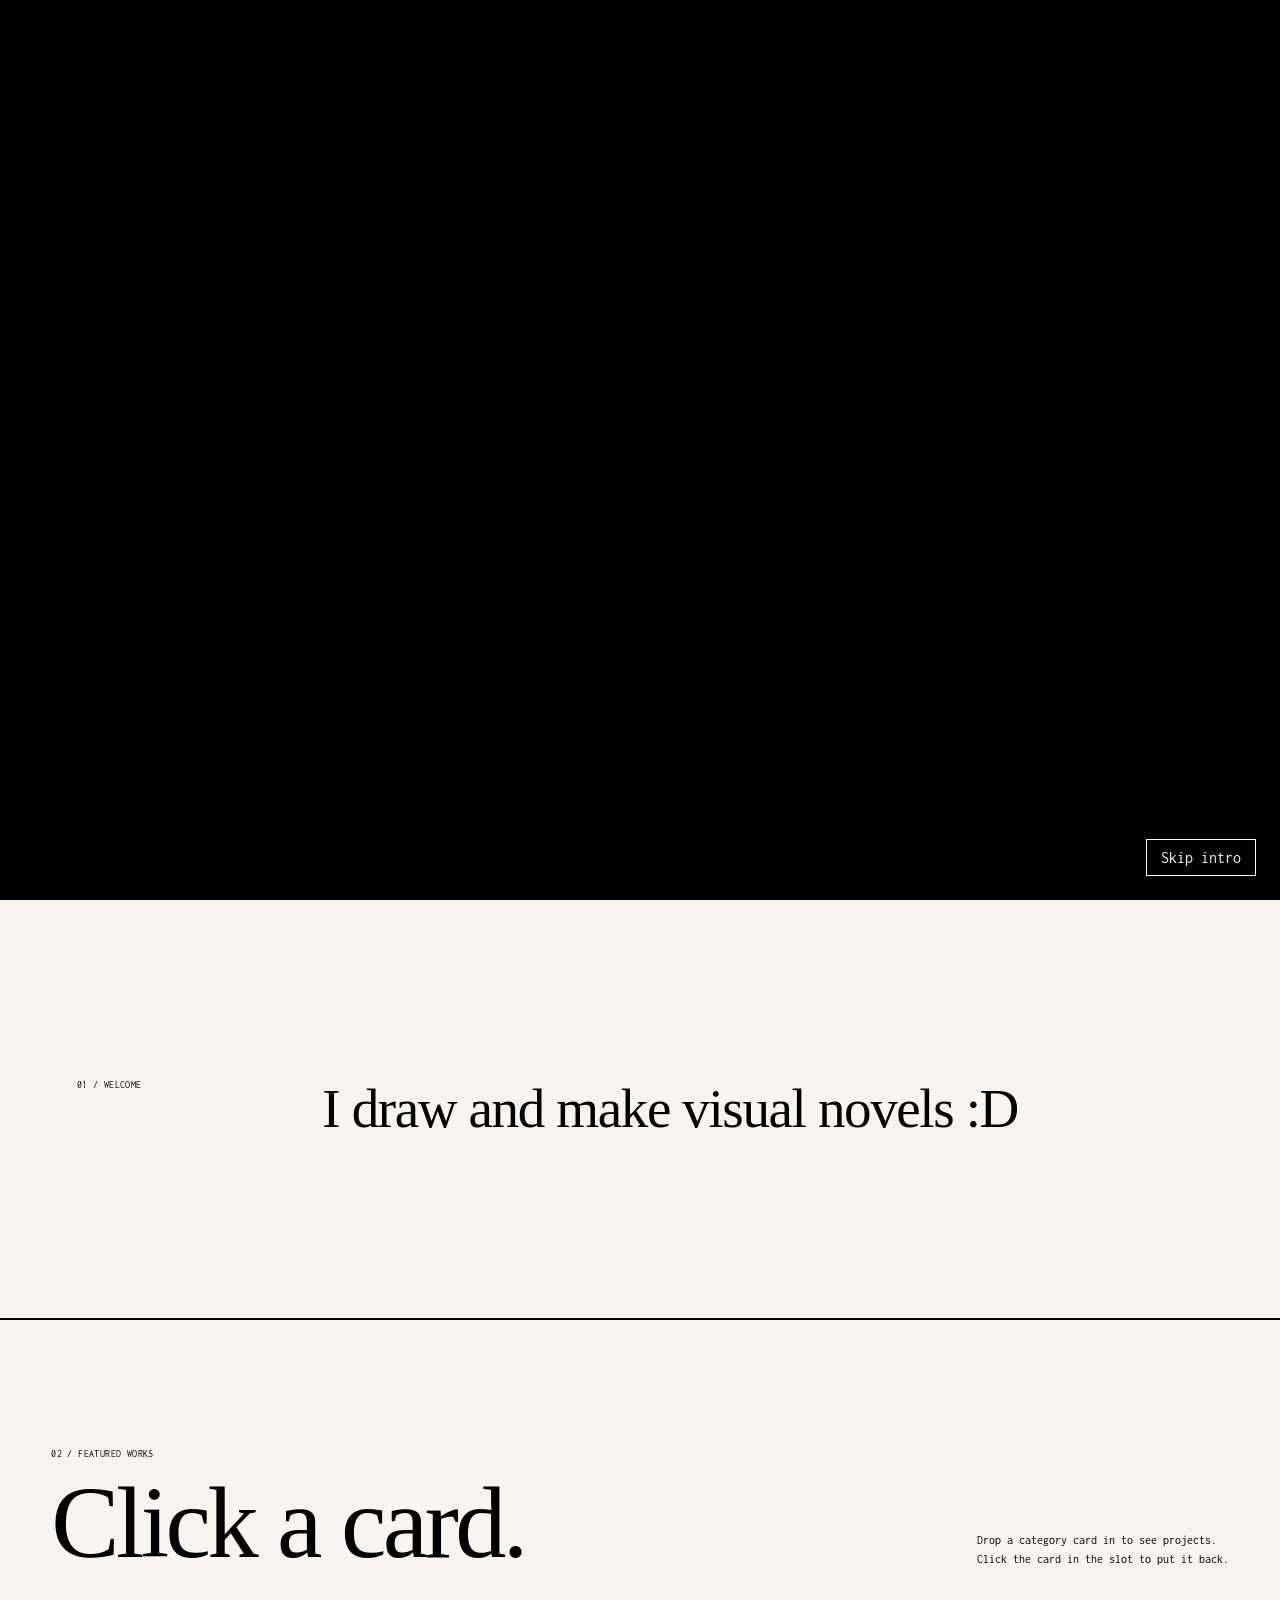
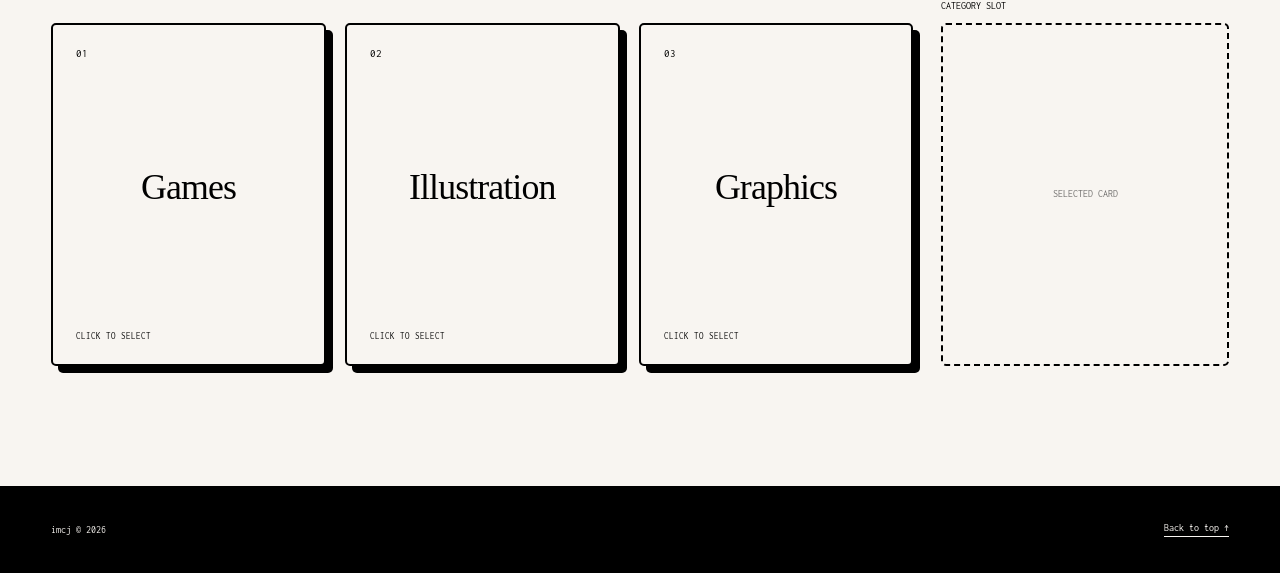
==== index.html @ 66b07785 "Initial commit" ====
<!doctype html>
<html lang="en">
<head>
    <meta charset="utf-8">
    <meta name="viewport" content="width=device-width, initial-scale=1">
    <meta name="description" content="TBD.">
    <title>An Ngo - IMCJ</title>
    <link rel="stylesheet" href="style.css">
    <!-- # INTRO MEMORY — Hides the intro before the page draws when it has already played in this browser tab. -->
    <script>
        try {
            if (sessionStorage.getItem("portfolioIntroPlayed") === "true") {
                document.documentElement.classList.add("intro-seen")
            }
        } catch (error) {
            // The intro still works normally if browser storage is unavailable.
        }
    </script>
</head>
<body class="intro-playing">
    <!-- # OPENING SEQUENCE — Replace each frame's text with an image when your animation artwork is ready. -->
    <div class="intro" id="intro" aria-label="Opening animation">
        <div class="intro-frame intro-frame-one" aria-hidden="true">
            <span>01</span>
            <p>WELCOME</p>
        </div>
        <div class="intro-frame intro-frame-two" aria-hidden="true">
            <span>02</span>
            <p>TO</p>
        </div>
        <div class="intro-frame intro-frame-three" aria-hidden="true">
            <span>03</span>
            <p>MY WORLD</p>
        </div>
        <button class="skip-intro" id="skipIntro" type="button">Skip intro</button>
    </div>

    <!-- # HEADER — edit or remove either navigation link. -->
    <header class="site-header">
        <a class="wordmark" href="#top" aria-label="Back to top"><img class="header-logo" src="Logo1.png" alt="" draggable="false">imcj<span>®</span></a>
        <nav aria-label="Main navigation">
            <a href="#top" aria-current="page">Home</a>
            <a href="#work">Projects</a>
            <a href="about.html">About</a>
        </nav>
    </header>

    <main id="top">
        <!-- # HERO LAYERS — Keep this order: rear Dustpoms, identity, character, then front Dustpoms. -->
        <section class="hero" aria-labelledby="hero-title">
            <img class="hero-layer hero-dustpoms-back" src="backside dustpoms.png" alt="" draggable="false">

            <!-- # HERO IDENTITY — Change the name here; its layer stays behind the main character. -->
            <div class="hero-identity">
                <h1 id="hero-title">I M C J</h1>
            </div>

            <!-- # SCROLLING TITLES — Edit both copies identically to keep the horizontal loop seamless. -->
            <div class="hero-marquee" aria-label="Game Designer, Illustrator, Graphic Designer">
                <div class="hero-marquee-track">
                    <div class="hero-marquee-group">
                        <span>Game Designer / Illustrator / Graphic Designer / </span>
                        <span aria-hidden="true">Game Designer / Illustrator / Graphic Designer / </span>
                    </div>
                    <div class="hero-marquee-group" aria-hidden="true">
                        <span>Game Designer / Illustrator / Graphic Designer / </span>
                        <span>Game Designer / Illustrator / Graphic Designer / </span>
                    </div>
                </div>
            </div>

            <img class="hero-layer hero-character" src="main chara.png" alt="A hand-drawn character sitting among Dustpoms" draggable="false">
            <img class="hero-layer hero-dustpoms-front" src="front dustpoms.png" alt="" draggable="false">
        </section>

        <!-- # ABOUT — Keep this as one short sentence; around 8–16 words works best. -->
        <section class="about" id="about" aria-labelledby="about-title">
            <p class="section-number">01 / WELCOME</p>
            <h2 id="about-title">I draw and make visual novels :D</h2>
        </section>

        <!-- # WORK SELECTOR — Edit the title and instruction here; card behaviour lives in scene.js. -->
        <section class="work" id="work" aria-labelledby="work-title">
            <div class="work-heading">
                <div>
                    <p class="section-number">02 / FEATURED WORKS</p>
                    <!-- <h2 id="work-title">Click a card.<br>Watch it drop.</h2> -->
                    <h2 id="work-title">Click a card.</h2>
                </div>
                <p class="work-instruction">Drop a category card in to see projects.<br>Click the card in the slot to put it back.</p>
            </div>

            <!-- # SELECTOR ROW — The three cards sit on the left and the category slot sits on their right. -->
            <div class="category-selector-row">
                <!-- # CATEGORY CARDS — Rename the visible labels here and match their data-category names in scene.js. -->
                <div class="category-deck" id="categoryDeck" aria-label="Portfolio categories">
                    <button class="category-card games-card" type="button" data-category="games" aria-pressed="false">
                        <span class="card-index">01</span>
                        <span class="card-title">Games</span>
                        <span class="card-action">Click to select</span>
                    </button>

                    <button class="category-card illustration-card" type="button" data-category="illustration" aria-pressed="false">
                        <span class="card-index">02</span>
                        <span class="card-title">Illustration</span>
                        <span class="card-action">Click to select</span>
                    </button>

                    <button class="category-card graphics-card" type="button" data-category="graphics" aria-pressed="false">
                        <span class="card-index">03</span>
                        <span class="card-title">Graphics</span>
                        <span class="card-action">Click to select</span>
                    </button>
                </div>

                <!-- # CARD SLOT — This fills automatically; edit only the empty-state wording if desired. -->
                <div class="slot-area">
                    <p class="slot-label">CATEGORY SLOT</p>
                    <div class="card-slot" id="cardSlot" aria-live="polite">
                        <div class="slot-empty" id="slotEmpty">
                            <p>SELECTED CARD</p>
                        </div>
                    </div>
                </div>
            </div>

            <!-- # PROJECT LIST — Project names and descriptions are customized in scene.js. -->
            <section class="projects" id="projects" aria-labelledby="projectsTitle" hidden>
                <div class="projects-heading">
                    <div>
                        <p class="section-number">Displaying</p>
                        <h3 id="projectsTitle">Projects</h3>
                    </div>
                    <p>Scroll sideways →</p>
                </div>
                <div class="project-track" id="projectTrack"></div>
            </section>

            <p class="selection-status sr-only" id="selectionStatus" aria-live="polite"></p>
        </section>
    </main>

    <!-- # FOOTER — Replace the name, year, and email address with your own details. -->
    <footer>
        <p>imcj © 2026</p>
        <a href="#top">Back to top ↑</a>
    </footer>

    <!-- # INTERACTIONS — scene.js controls the intro, card movement, and project content. -->
    <script src="scene.js"></script>
</body>
</html>
---- style.css ----
/* # FONT SETTINGS — Replace these Google Font names if you choose another body or display font. */
@import url("https://fonts.googleapis.com/css2?family=Inconsolata:wght@400;500;600&family=Schoolbell&display=swap");

/* # COLOUR & SIZE SETTINGS — These variables control the palette, outlines, shadows, and corners site-wide. */
:root {
    --paper: #f8f5f1;
    --ink: #000000;
    --line: 2px solid var(--ink);
    --shadow: 7px 7px 0 var(--ink);
    --radius: 5px;
}

/* # BASE PAGE SETTINGS — Change the default background, text colour, or body font here. */
* {
    box-sizing: border-box;
}

html {
    scroll-behavior: smooth;
}

body {
    margin: 0;
    overflow-x: hidden;
    color: var(--ink);
    background: var(--paper);
    font-family: "Inconsolata", monospace;
}

body.intro-playing {
    overflow: hidden;
}

/* # RETURN-VISIT INTRO SETTING — Prevents an already-viewed intro from flashing while the page loads. */
.intro-seen .intro {
    display: none;
}

.intro-seen body.intro-playing {
    overflow-x: hidden;
    overflow-y: auto;
}

button,
a {
    color: inherit;
}

button {
    font: inherit;
}

a {
    text-decoration: none;
}

.sr-only {
    position: absolute;
    width: 1px;
    height: 1px;
    padding: 0;
    margin: -1px;
    overflow: hidden;
    clip: rect(0, 0, 0, 0);
    white-space: nowrap;
    border: 0;
}

/* # OPENING ANIMATION — Adjust each frame's delay and the finish timer in scene.js to change its speed. */
.intro {
    position: fixed;
    inset: 0;
    z-index: 1000;
    overflow: hidden;
    color: var(--paper);
    background: var(--ink);
    transition: opacity 500ms ease, visibility 500ms ease;
}

.intro.is-finished {
    opacity: 0;
    visibility: hidden;
    pointer-events: none;
}

.intro-frame {
    position: absolute;
    inset: 0;
    display: grid;
    place-items: center;
    opacity: 0;
    animation: frameFlash 780ms both;
}

.intro-frame > span {
    position: absolute;
    top: 24px;
    left: 28px;
    font-size: 12px;
}

.intro-frame p {
    margin: 0;
    padding-inline: 20px;
    font-family: "Schoolbell", cursive;
    font-size: clamp(48px, 10vw, 140px);
    line-height: 0.9;
    text-align: center;
}

.intro-frame-one {
    color: var(--ink);
    background: var(--paper);
    animation-delay: 0ms;
}

.intro-frame-two {
    color: var(--paper);
    background: var(--ink);
    animation-delay: 700ms;
}

.intro-frame-three {
    color: var(--ink);
    background: var(--paper);
    animation-delay: 1400ms;
}

.skip-intro {
    position: absolute;
    right: 24px;
    bottom: 24px;
    z-index: 3;
    padding: 9px 14px;
    border: 1px solid currentColor;
    border-radius: 0;
    color: inherit;
    background: transparent;
    cursor: pointer;
}

@keyframes frameFlash {
    0% { opacity: 0; transform: scale(1.03); }
    10%, 88% { opacity: 1; transform: scale(1); }
    100% { opacity: 0; transform: scale(0.98); }
}

/* # HEADER SETTINGS — Fixed positioning keeps the shared navigation visible while the page scrolls. */
.site-header {
    position: fixed;
    top: 0;
    left: 0;
    z-index: 10;
    display: flex;
    justify-content: space-between;
    align-items: center;
    width: 100%;
    padding: 24px clamp(20px, 4vw, 64px);
    background: var(--paper);
    /* # HEADER DIVIDER — Change 2px to adjust the black line thickness. */
    box-shadow: inset 0 -2px 0 var(--ink);
}

/* # ANCHOR OFFSET — Prevents fixed navigation from covering section headings after a menu click. */
section[id] {
    scroll-margin-top: 90px;
}

.wordmark {
    display: inline-flex;
    align-items: center;
    gap: 4px;
    font-family: "Schoolbell", cursive;
    font-size: 27px;
    line-height: 1;
}

/* # HEADER LOGO — Change 48px to resize Logo1; negative margins compensate for its transparent canvas. */
.header-logo {
    width: 48px;
    height: 48px;
    margin-right: -7px;
    margin-left: -8px;
    object-fit: contain;
    pointer-events: none;
}

.wordmark span {
    align-self: flex-start;
    margin-left: -3px;
    font-family: "Inconsolata", monospace;
    font-size: 8px;
}

.site-header nav {
    display: flex;
    align-items: center;
    gap: 24px;
    font-size: 12px;
    text-transform: uppercase;
}

.site-header nav a {
    display: inline-flex;
    align-items: center;
    justify-content: center;
    min-height: 40px;
    padding: 7px 10px;
    border-bottom: 1px solid transparent;
}

.site-header nav a:hover,
.site-header nav a:focus-visible {
    border-color: currentColor;
}

/* # ACTIVE HEADER ITEM — The current page receives a black box with off-white text. */
.site-header nav a[aria-current="page"] {
    border-color: var(--ink);
    color: var(--paper);
    background: var(--ink);
}

/* # HERO PROPORTIONS — The scene fills one viewport and crops only its outer edges on narrow screens. */
.hero {
    position: relative;
    height: 100svh;
    min-height: 100svh;
    overflow: hidden;
    padding: 0;
    border-bottom: var(--line);
    background: var(--paper);
}

/* # FULL-CANVAS ART LAYERS — Character and front Dustpoms use matching 1920 × 1080 transparent canvases. */
.hero-layer {
    position: absolute;
    pointer-events: none;
    user-select: none;
}

.hero-character,
.hero-dustpoms-front {
    inset: 0;
    width: 100%;
    height: 100%;
    object-fit: cover;
    object-position: center;
}

.hero-character {
    z-index: 3;
}

.hero-dustpoms-front {
    z-index: 4;
}

/* # REAR DUSTPOMS — This shorter transparent strip sits behind the name at about one-third viewport height. */
.hero-dustpoms-back {
    top: 20%;
    left: 50%;
    z-index: 1;
    width: auto;
    height: 35%;
    max-width: none;
    transform: translateX(-50%);
}

/* # HERO IDENTITY — The name follows the sample placement and stays behind the character artwork. */
.hero-identity {
    position: absolute;
    top: 19%;
    left: 0;
    z-index: 2;
    width: 100%;
    padding-inline: 20px;
    text-align: center;
    pointer-events: none;
}

.hero h1 {
    margin: 0;
    font-family: "Schoolbell", cursive;
    font-size: clamp(78px, 15vw, 220px);
    font-weight: 400;
    line-height: 0.8;
    letter-spacing: -0.04em;
}

/* # SCROLLING TITLE ROW — Change 18s to control speed; a smaller number moves the line faster. */
.hero-marquee {
    position: absolute;
    top: 42%;
    left: 0;
    z-index: 2;
    width: 100%;
    overflow: hidden;
    white-space: nowrap;
    pointer-events: none;
}

.hero-marquee-track {
    display: flex;
    width: max-content;
    animation: heroTitleScroll 18s linear infinite;
    will-change: transform;
}

.hero-marquee-group {
    display: flex;
    flex: none;
    min-width: 100vw;
}

.hero-marquee-group span {
    flex: none;
    min-width: 50vw;
    padding-right: 2.4em;
    font-size: clamp(18px, 1.75vw, 28px);
    font-weight: 500;
    letter-spacing: 0.11em;
    line-height: 1.4;
    text-transform: uppercase;
}

@keyframes heroTitleScroll {
    from { transform: translateX(-50%); }
    to { transform: translateX(0); }
}

/* # ABOUT PROPORTIONS — A narrow label column balances the larger one-line introduction. */
.about {
    display: grid;
    grid-template-columns: minmax(140px, 0.7fr) 3fr;
    gap: 40px;
    padding: clamp(90px, 14vw, 190px) clamp(20px, 6vw, 90px);
    border-bottom: var(--line);
}

.section-number {
    margin: 0;
    font-size: 10px;
    letter-spacing: 0.04em;
}

.about h2 {
    max-width: 1080px;
    margin: 0;
    font-family: "Schoolbell", cursive;
    font-size: clamp(32px, 4.3vw, 64px);
    font-weight: 400;
    line-height: 1.08;
    letter-spacing: -0.025em;
}

/* # WORK SECTION — Change the outer padding here to make this section tighter or more spacious. */
.work {
    padding: clamp(80px, 10vw, 140px) clamp(20px, 4vw, 64px) 120px;
    background: var(--paper);
}

.work-heading {
    display: flex;
    justify-content: space-between;
    align-items: end;
    gap: 40px;
    margin-bottom: 54px;
}

.work-heading h2 {
    margin: 18px 0 0;
    font-family: "Schoolbell", cursive;
    font-size: clamp(52px, 8vw, 116px);
    font-weight: 400;
    line-height: 0.9;
    letter-spacing: -0.035em;
}

.work-instruction {
    max-width: 330px;
    margin: 0;
    font-size: 12px;
    line-height: 1.6;
}

/* # SELECTOR ROW — The deck uses three quarters of the row and the slot uses the final quarter. */
.category-selector-row {
    display: grid;
    grid-template-columns: minmax(0, 3fr) minmax(190px, 1fr);
    gap: clamp(18px, 2.2vw, 34px);
    align-items: stretch;
    max-width: 1400px;
    margin-inline: auto;
}

/* # CARD PROPORTIONS — Three equal 4:5 cards stay grouped on the left side of the selector row. */
.category-deck {
    display: grid;
    grid-template-columns: repeat(3, minmax(0, 1fr));
    gap: clamp(12px, 1.5vw, 22px);
}

.category-card {
    position: relative;
    display: flex;
    flex-direction: column;
    align-items: flex-start;
    min-width: 0;
    aspect-ratio: 4 / 5;
    padding: clamp(14px, 1.8vw, 25px);
    overflow: hidden;
    border: var(--line);
    border-radius: var(--radius);
    background: var(--paper);
    box-shadow: var(--shadow);
    text-align: left;
    cursor: pointer;
    transition: transform 200ms ease, box-shadow 200ms ease, opacity 180ms ease;
}

.category-card:hover,
.category-card:focus-visible {
    outline: none;
    box-shadow: 11px 11px 0 var(--ink);
    transform: translate(-4px, -6px);
}

.category-card:active {
    box-shadow: 3px 3px 0 var(--ink);
    transform: translate(3px, 3px);
}

.category-card.is-selected {
    opacity: 0;
    pointer-events: none;
}

.card-index {
    font-size: 11px;
}

.card-title {
    display: grid;
    place-items: center;
    flex: 1;
    width: 100%;
    font-family: "Schoolbell", cursive;
    font-size: clamp(27px, 2.8vw, 44px);
    line-height: 1;
    letter-spacing: -0.025em;
}

.card-action {
    margin-top: 14px;
    font-size: 9px;
    text-transform: uppercase;
}

/* # SLOT PROPORTIONS — The slot stretches to match the cards and occupies the right side of their row. */
.slot-area {
    position: relative;
    min-width: 0;
}

.slot-label {
    position: absolute;
    bottom: calc(100% + 12px);
    left: 0;
    margin: 0;
    font-size: 10px;
}

.card-slot {
    position: relative;
    display: grid;
    place-items: center;
    width: 100%;
    height: 100%;
    padding: 14px;
    border: 2px dashed var(--ink);
    border-radius: var(--radius);
    background: var(--paper);
}

.slot-empty {
    display: grid;
    justify-items: center;
    opacity: 0.55;
    text-align: center;
}

.slot-empty p {
    margin: 0;
    font-size: 10px;
    line-height: 1.45;
}

.slot-card {
    position: relative;
    display: flex;
    align-items: center;
    justify-content: center;
    width: 100%;
    height: 100%;
    padding: 20px 26px;
    border: var(--line);
    border-radius: 2px;
    color: var(--paper);
    background: var(--ink);
    text-align: left;
    cursor: pointer;
    animation: slotSettle 360ms cubic-bezier(0.2, 0.8, 0.2, 1) both;
}

.slot-card:hover,
.slot-card:focus-visible {
    outline: 2px solid var(--paper);
    outline-offset: -7px;
}

.slot-card .slot-card-title {
    font-family: "Schoolbell", cursive;
    font-size: clamp(40px, 6vw, 66px);
    letter-spacing: -0.025em;
    text-transform: capitalize;
}

.slot-card small {
    position: absolute;
    right: 18px;
    bottom: 15px;
    font-size: 8px;
    text-transform: uppercase;
}

@keyframes slotSettle {
    0% { transform: scale(0.9) rotate(-2deg); }
    70% { transform: scale(1.02) rotate(1deg); }
    100% { transform: scale(1) rotate(0); }
}

/* # CARD FLIGHT — This fixed temporary copy creates the click-to-slot motion; scene.js supplies its path. */
.flying-card {
    position: fixed;
    z-index: 100;
    margin: 0;
    pointer-events: none;
    will-change: transform;
}

/* # PROJECT ROW — Each item uses a 16:10 image area and scrolls horizontally. */
.projects {
    margin-top: clamp(70px, 10vw, 130px);
    padding-top: 44px;
    border-top: var(--line);
}

.projects.is-visible {
    animation: revealProjects 600ms ease both;
}

.projects-heading {
    display: flex;
    justify-content: space-between;
    align-items: end;
    gap: 30px;
    margin-bottom: 28px;
}

.projects-heading h3 {
    margin: 8px 0 0;
    font-family: "Schoolbell", cursive;
    font-size: clamp(48px, 7vw, 94px);
    font-weight: 400;
    line-height: 0.9;
    letter-spacing: -0.025em;
}

.projects-heading > p {
    margin: 0;
    font-size: 10px;
    text-transform: uppercase;
}

.project-track {
    display: grid;
    grid-auto-columns: minmax(310px, 43vw);
    grid-auto-flow: column;
    gap: 24px;
    overflow-x: auto;
    padding: 4px 9px 24px 4px;
    scroll-snap-type: x mandatory;
    scrollbar-color: var(--ink) transparent;
}

.project-card {
    scroll-snap-align: start;
}

/* # PROJECT IMAGE BUTTON — A thin outline shows normally; hover changes it to the dotted inset frame. */
.project-button {
    display: block;
    width: 100%;
    padding: 0;
    aspect-ratio: 16 / 10;
    border: 2px solid var(--ink);
    border-radius: var(--radius);
    color: var(--paper);
    background: var(--paper);
    cursor: pointer;
    transition: padding 260ms ease, border-color 180ms ease;
}

.project-button-inner {
    position: relative;
    display: block;
    width: 100%;
    height: 100%;
    overflow: hidden;
    border-radius: calc(var(--radius) - 1px);
    background: var(--ink);
}

.project-banner {
    display: block;
    width: 100%;
    height: 100%;
    object-fit: cover;
    transition: transform 350ms ease;
}

/* # PROJECT HOVER COVER — Text stays hidden until hover, keyboard focus, or a tap on mobile. */
.project-overlay {
    position: absolute;
    inset: 0;
    display: flex;
    flex-direction: column;
    justify-content: center;
    align-items: center;
    gap: 7px;
    padding: clamp(18px, 3vw, 34px);
    color: var(--paper);
    background: rgba(0, 0, 0, 0.68);
    opacity: 0;
    pointer-events: none;
    text-align: center;
    transition: opacity 240ms ease;
}

.project-overlay-title {
    font-family: "Schoolbell", cursive;
    font-size: clamp(30px, 3.6vw, 52px);
    font-weight: 400;
    line-height: 0.9;
    letter-spacing: -0.02em;
}

.project-overlay-note {
    font-family: "Inconsolata", monospace;
    font-size: clamp(10px, 1vw, 13px);
    text-transform: uppercase;
}

.project-button:is(:hover, :focus-visible) {
    padding: clamp(8px, 1.2vw, 14px);
    border-style: dashed;
}

.project-button:is(:hover, :focus-visible) .project-overlay {
    opacity: 1;
}

.project-button:focus-visible {
    outline: 2px solid var(--ink);
    outline-offset: 3px;
}

/* # PROJECT PLACEHOLDER — This remains for TBD projects that do not have a banner image yet. */
.project-image {
    position: relative;
    display: grid;
    place-items: center;
    aspect-ratio: 16 / 10;
    overflow: hidden;
    border: 2px dashed var(--ink);
    background: var(--paper);
}

.project-image span {
    padding: 8px 10px;
    border: 1px solid var(--ink);
    background: var(--paper);
    font-size: 9px;
}

.project-meta {
    display: flex;
    justify-content: space-between;
    align-items: start;
    gap: 24px;
    padding-top: 14px;
}

.project-meta h4 {
    margin: 0;
    font-family: "Schoolbell", cursive;
    font-size: clamp(28px, 3vw, 40px);
    font-weight: 400;
    letter-spacing: -0.02em;
}

.project-meta p {
    margin: 5px 0 0;
    font-size: 10px;
}

.project-meta > span {
    padding: 5px 8px;
    border: 1px solid var(--ink);
    font-size: 9px;
}

@keyframes revealProjects {
    from { opacity: 0; transform: translateY(35px); }
    to { opacity: 1; transform: translateY(0); }
}

/* # ABOUT PAGE LAYOUT — Portrait uses roughly 40% of the row and the detailed text uses 60%. */
.about-page-main {
    padding: clamp(120px, 14vw, 190px) clamp(20px, 6vw, 90px) clamp(80px, 10vw, 140px);
}

.about-profile {
    display: grid;
    grid-template-columns: minmax(280px, 0.8fr) minmax(0, 1.2fr);
    gap: clamp(45px, 8vw, 130px);
    align-items: center;
    max-width: 1320px;
    margin-inline: auto;
}

/* # ABOUT PHOTO — Replace this 4:5 placeholder div with an image using the same class for matching proportions. */
.about-photo {
    position: relative;
    display: grid;
    place-items: center;
    width: 100%;
    aspect-ratio: 4 / 5;
    border: 2px dashed var(--ink);
    text-align: center;
}

.about-photo p {
    margin: 0;
    font-size: 10px;
    line-height: 1.5;
}

/* # ABOUT TEXT — The heading uses Schoolbell while longer paragraphs stay readable in Inconsolata. */
.about-copy h1 {
    max-width: 720px;
    margin: 18px 0 38px;
    font-family: "Schoolbell", cursive;
    font-size: clamp(62px, 9vw, 130px);
    font-weight: 400;
    line-height: 0.9;
    letter-spacing: -0.035em;
}

.about-detail-placeholder {
    max-width: 680px;
    font-size: clamp(16px, 1.5vw, 20px);
    line-height: 1.55;
}

.about-detail-placeholder p {
    margin: 0 0 1.25em;
}

/* # CONTACT PLATFORM PLACEHOLDERS — Replace these squares with linked icons when your profiles are ready. */
.about-contact-platforms {
    margin-top: 34px;
}

.contact-platforms-label {
    margin: 0 0 12px;
    font-size: 10px;
    letter-spacing: 0.06em;
    text-transform: uppercase;
}

.contact-icon-row {
    display: flex;
    flex-wrap: wrap;
    gap: 10px;
}

.contact-icon-placeholder {
    display: grid;
    place-items: center;
    width: 42px;
    height: 42px;
    border: var(--line);
    font-size: 9px;
}

/* # BACK TO MAIN MENU LINK — Adjust the top margin here to move it closer to or farther from the icons. */
.back-main-menu {
    display: inline-block;
    margin-top: 30px;
    padding-bottom: 3px;
    border-bottom: 1px solid currentColor;
    font-size: 12px;
    text-transform: uppercase;
}

.back-main-menu:hover,
.back-main-menu:focus-visible {
    border-bottom-width: 2px;
}

/* # EMAIL ACTION BOX — Change its text in about.html; the inverted palette makes the action easy to find. */
.email-action {
    display: grid;
    grid-template-columns: 1fr 1fr;
    gap: 40px;
    align-items: end;
    max-width: 1320px;
    margin: clamp(90px, 12vw, 170px) auto 0;
    padding: clamp(30px, 5vw, 68px);
    color: var(--paper);
    background: var(--ink);
}

.email-action h2 {
    max-width: 600px;
    margin: 18px 0 0;
    font-family: "Schoolbell", cursive;
    font-size: clamp(48px, 6vw, 88px);
    font-weight: 400;
    line-height: 0.95;
    letter-spacing: -0.025em;
}

.email-action-link {
    display: flex;
    justify-content: space-between;
    gap: 20px;
    padding: 20px 0 8px;
    border-bottom: 2px solid currentColor;
    font-size: clamp(14px, 1.3vw, 18px);
}

.email-action-link:hover,
.email-action-link:focus-visible {
    outline: 1px solid currentColor;
    outline-offset: 8px;
}

/* # PROJECT DETAIL PAGE — Shared proportions for Eye Candy, OUT, and CROSSROADS pages. */
.project-page-main {
    padding: clamp(135px, 13vw, 185px) clamp(20px, 6vw, 90px) clamp(80px, 10vw, 140px);
}

.project-detail {
    max-width: 1320px;
    margin-inline: auto;
}

.project-detail-heading {
    display: flex;
    justify-content: space-between;
    align-items: end;
    gap: 40px;
}

.project-detail-heading h1 {
    margin: 12px 0 0;
    font-family: "Schoolbell", cursive;
    font-size: clamp(72px, 11vw, 160px);
    font-weight: 400;
    line-height: 0.82;
    letter-spacing: -0.035em;
}

.project-detail-type {
    margin: 0;
    padding: 10px 14px;
    border: var(--line);
    font-size: clamp(11px, 1vw, 14px);
    text-transform: uppercase;
}

/* # PROJECT DETAIL BANNER — Replace the image in each project HTML file when its final banner changes. */
.project-detail-banner {
    display: block;
    width: 100%;
    margin-top: clamp(38px, 6vw, 76px);
    aspect-ratio: 16 / 10;
    border: var(--line);
    object-fit: cover;
}

.project-detail-information {
    display: grid;
    grid-template-columns: minmax(180px, 0.45fr) minmax(0, 1.55fr);
    gap: clamp(40px, 8vw, 120px);
    margin-top: clamp(52px, 8vw, 100px);
    padding-top: clamp(30px, 4vw, 52px);
    border-top: var(--line);
}

.project-detail-copy h2 {
    margin: 0 0 24px;
    font-family: "Schoolbell", cursive;
    font-size: clamp(44px, 6vw, 82px);
    font-weight: 400;
    line-height: 0.92;
}

/* # PROJECT DESCRIPTION PLACEHOLDER — Replace this copy inside each project page with your final case study. */
.project-detail-copy p {
    max-width: 760px;
    margin: 0;
    font-size: clamp(15px, 1.45vw, 20px);
    line-height: 1.6;
}

.project-page-back {
    display: inline-block;
    margin-top: clamp(65px, 9vw, 120px);
    padding-bottom: 4px;
    border-bottom: 1px solid currentColor;
    font-size: 12px;
    text-transform: uppercase;
}

.project-page-back:hover,
.project-page-back:focus-visible {
    border-bottom-width: 2px;
}

/* # FOOTER SETTINGS — Colours invert here to provide a clear visual ending to the page. */
footer {
    display: flex;
    justify-content: space-between;
    align-items: center;
    gap: 20px;
    padding: 36px clamp(20px, 4vw, 64px);
    color: var(--paper);
    background: var(--ink);
    font-size: 10px;
}

footer p {
    margin: 0;
}

footer a {
    padding-bottom: 3px;
    border-bottom: 1px solid currentColor;
}

/* # MOBILE SETTINGS — These proportions activate when the viewport is narrower than 760px. */
@media (max-width: 760px) {
    .site-header {
        padding: 12px 14px;
    }

    .wordmark {
        gap: 2px;
        font-size: 22px;
    }

    .header-logo {
        width: 40px;
        height: 40px;
        margin-right: -7px;
        margin-left: -7px;
    }

    .site-header nav {
        gap: 2px;
        font-size: 10px;
    }

    .site-header nav a {
        min-height: 32px;
        padding: 5px 6px;
    }

    /* # MOBILE HERO HEIGHT — A shorter hero lets section 01 share the first screen instead of starting far below it. */
    .hero {
        height: 78svh;
        min-height: 500px;
    }

    /* # MOBILE HERO ART — The full scene is scaled inside the shorter hero and shifted upward as one composition. */
    .hero-character,
    .hero-dustpoms-front {
        inset: auto;
        top: 49%;
        left: 50%;
        width: auto;
        height: 82%;
        object-fit: contain;
        transform: translate(-50%, -50%);
    }

    .hero-dustpoms-back {
        top: 23%;
        width: 132vw;
        height: auto;
    }

    .hero h1 {
        font-size: clamp(68px, 22vw, 96px);
    }

    .hero-identity {
        top: 20%;
    }

    .hero-marquee {
        top: 38%;
    }

    .hero-marquee-track span {
        font-size: 15px;
    }

    .about {
        grid-template-columns: 1fr;
        gap: 16px;
        padding: 32px 20px 40px;
    }

    .about h2 {
        font-size: clamp(28px, 9vw, 40px);
    }

    .work {
        padding: 64px 20px 80px;
    }

    .category-selector-row {
        grid-template-columns: 1fr;
        gap: 0;
    }

    .work-heading {
        align-items: start;
        flex-direction: column;
    }

    .category-deck {
        grid-template-columns: repeat(3, minmax(0, 1fr));
        gap: 12px;
        width: 100%;
        max-width: none;
    }

    .category-card {
        aspect-ratio: 4 / 5;
        padding: 10px;
        box-shadow: 4px 4px 0 var(--ink);
    }

    .card-title {
        margin-top: 0;
        font-size: clamp(15px, 4.5vw, 20px);
    }

    .card-index {
        font-size: 9px;
    }

    .card-action {
        display: none;
    }

    .slot-area {
        margin-top: 48px;
    }

    .slot-label {
        position: static;
        margin: 0 0 12px;
    }

    .card-slot {
        height: auto;
        aspect-ratio: 2 / 1;
    }

    .project-track {
        grid-auto-columns: 85vw;
    }

    .about-profile,
    .email-action {
        grid-template-columns: 1fr;
    }

    .about-page-main {
        padding-top: 100px;
    }

    .about-photo {
        width: min(100%, 520px);
    }

    .email-action {
        align-items: start;
    }

    .email-action-link {
        align-items: flex-start;
        flex-direction: column;
    }

    /* # MOBILE PROJECT PAGE — Stacks the title and details so nothing is clipped on narrow screens. */
    .project-page-main {
        padding: 104px 20px 72px;
    }

    .project-detail-heading {
        align-items: flex-start;
        flex-direction: column;
        gap: 22px;
    }

    .project-detail-heading h1 {
        font-size: clamp(68px, 23vw, 108px);
    }

    .project-detail-banner {
        margin-top: 34px;
    }

    .project-detail-information {
        grid-template-columns: 1fr;
        gap: 20px;
        margin-top: 48px;
    }

    /* # MOBILE FOOTER — Matches the 64px header height and keeps Back to top on the left. */
    footer {
        min-height: 64px;
        padding: 12px 14px;
        align-items: center;
        flex-direction: row;
        justify-content: space-between;
    }

    footer a {
        order: -1;
    }
}

/* # ACCESSIBILITY SETTINGS — Visitors requesting less motion receive nearly instant transitions. */
@media (prefers-reduced-motion: reduce) {
    html {
        scroll-behavior: auto;
    }

    *,
    *::before,
    *::after {
        animation-duration: 0.01ms !important;
        animation-iteration-count: 1 !important;
        transition-duration: 0.01ms !important;
    }

    .hero-marquee-track {
        animation: none;
    }
}
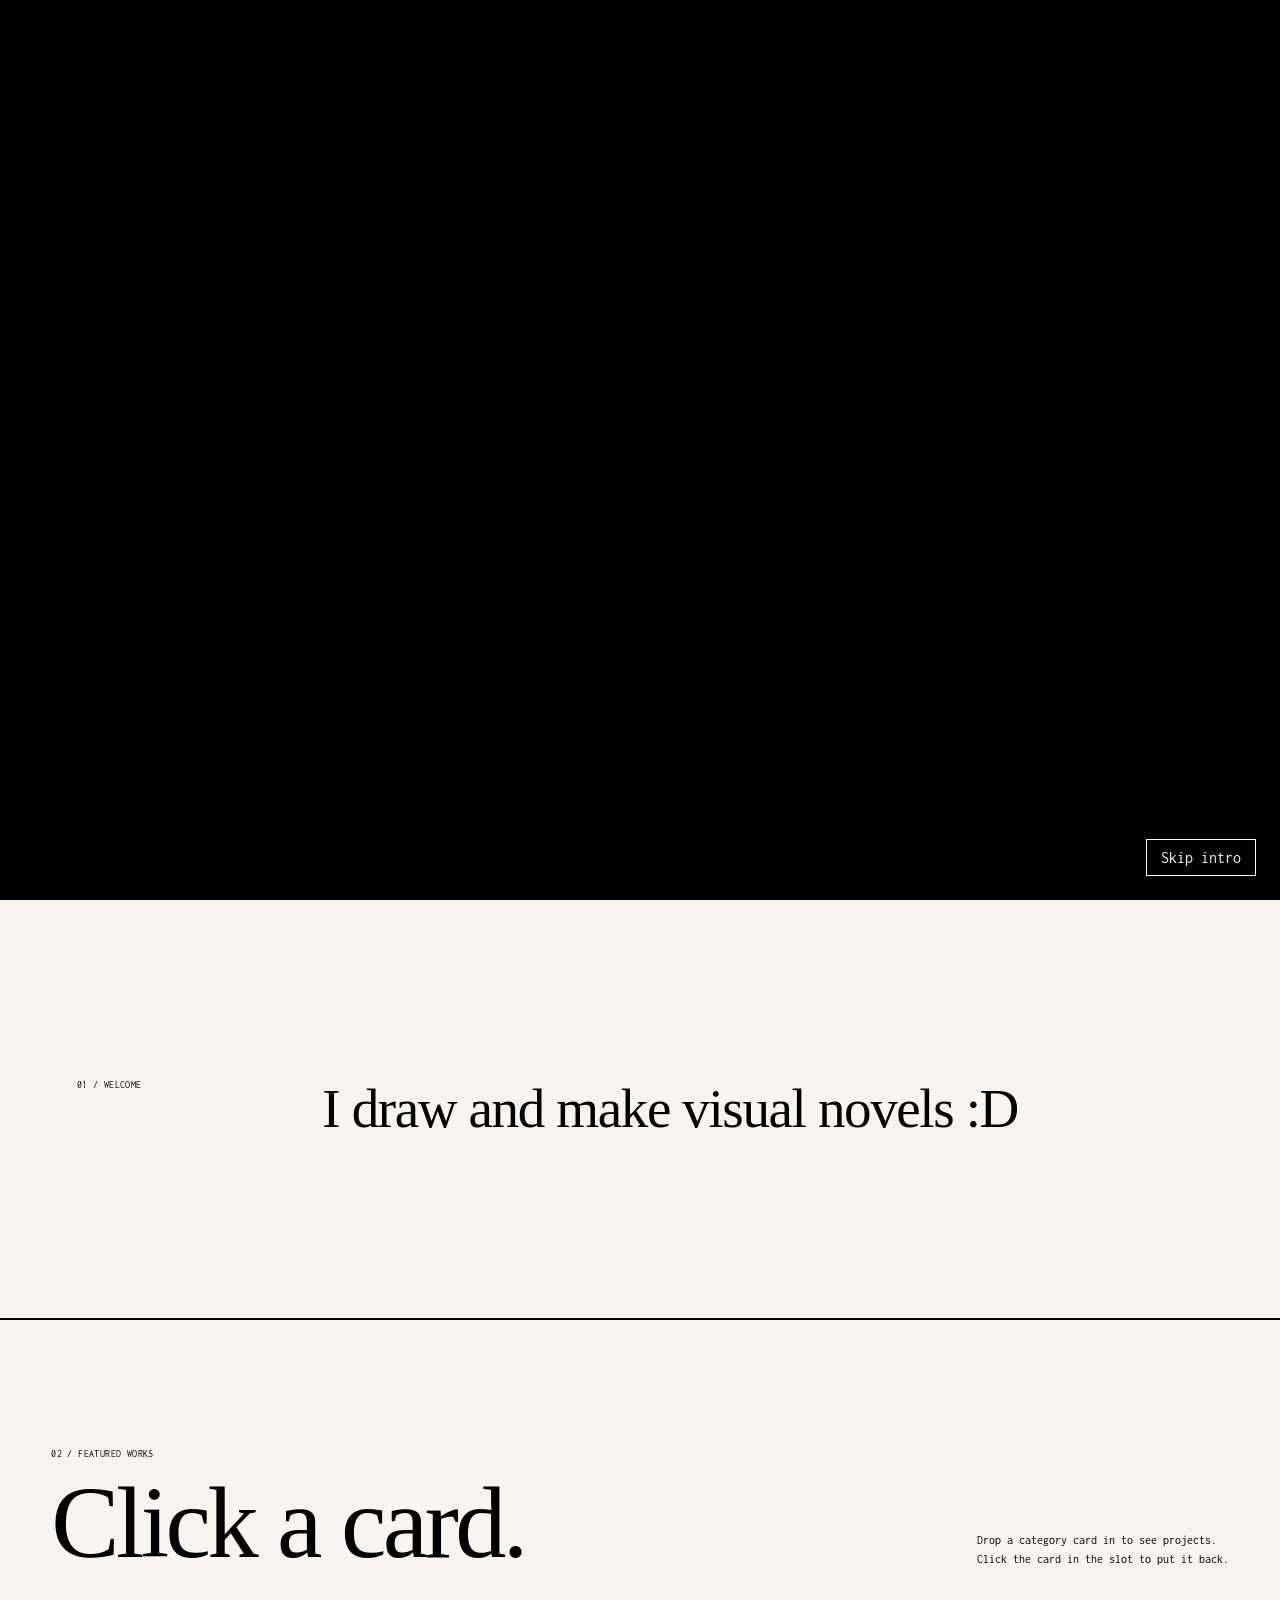
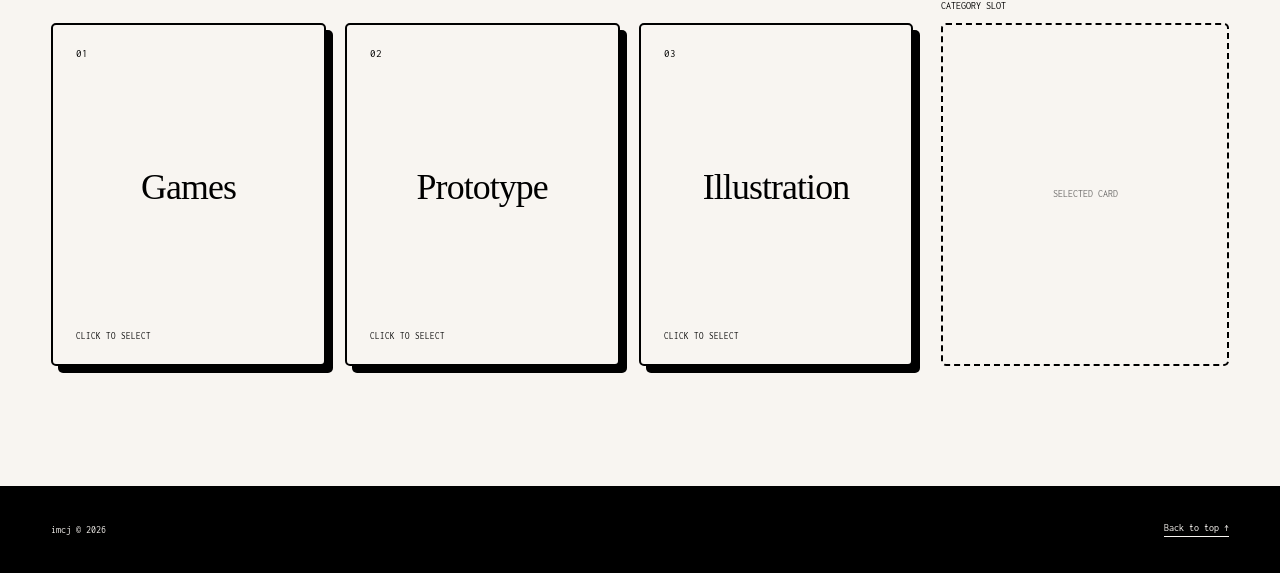
==== commit 1c9f44af: "Changes from F1" ====
--- a/index.html
+++ b/index.html
@@ -52,19 +52,19 @@
 
             <!-- # HERO IDENTITY — Change the name here; its layer stays behind the main character. -->
             <div class="hero-identity">
-                <h1 id="hero-title">I M C J</h1>
+                <h1 id="hero-title">i m c j</h1>
             </div>
 
             <!-- # SCROLLING TITLES — Edit both copies identically to keep the horizontal loop seamless. -->
             <div class="hero-marquee" aria-label="Game Designer, Illustrator, Graphic Designer">
                 <div class="hero-marquee-track">
                     <div class="hero-marquee-group">
-                        <span>Game Designer / Illustrator / Graphic Designer / </span>
-                        <span aria-hidden="true">Game Designer / Illustrator / Graphic Designer / </span>
+                        <span>Narrative Game Designer / Illustrator </span>
+                        <span aria-hidden="true">Narrative Game Designer / Illustrator </span>
                     </div>
                     <div class="hero-marquee-group" aria-hidden="true">
-                        <span>Game Designer / Illustrator / Graphic Designer / </span>
-                        <span>Game Designer / Illustrator / Graphic Designer / </span>
+                        <span>Narrative Game Designer / Illustrator </span>
+                        <span>Narrative Game Designer / Illustrator </span>
                     </div>
                 </div>
             </div>
@@ -100,15 +100,15 @@
                         <span class="card-action">Click to select</span>
                     </button>
 
-                    <button class="category-card illustration-card" type="button" data-category="illustration" aria-pressed="false">
+                    <button class="category-card prototype-card" type="button" data-category="prototype" aria-pressed="false">
                         <span class="card-index">02</span>
-                        <span class="card-title">Illustration</span>
+                        <span class="card-title">Prototype</span>
                         <span class="card-action">Click to select</span>
                     </button>
 
-                    <button class="category-card graphics-card" type="button" data-category="graphics" aria-pressed="false">
+                    <button class="category-card illustration-card" type="button" data-category="illustration" aria-pressed="false">
                         <span class="card-index">03</span>
-                        <span class="card-title">Graphics</span>
+                        <span class="card-title">Illustration</span>
                         <span class="card-action">Click to select</span>
                     </button>
                 </div>
@@ -131,7 +131,7 @@
                         <p class="section-number">Displaying</p>
                         <h3 id="projectsTitle">Projects</h3>
                     </div>
-                    <p>Scroll sideways →</p>
+                    <p id="projectsHint">Scroll sideways →</p>
                 </div>
                 <div class="project-track" id="projectTrack"></div>
             </section>
--- a/style.css
+++ b/style.css
@@ -501,9 +501,12 @@
     display: flex;
     align-items: center;
     justify-content: center;
+    min-width: 0;
     width: 100%;
+    max-width: 100%;
     height: 100%;
     padding: 20px 26px;
+    overflow: hidden;
     border: var(--line);
     border-radius: 2px;
     color: var(--paper);
@@ -526,6 +529,13 @@
     text-transform: capitalize;
 }
 
+/* # ILLUSTRATION SLOT TITLE — The longer label scales down so the black card stays inside its dotted frame. */
+.slot-card[data-category="illustration"] .slot-card-title {
+    max-width: 100%;
+    font-size: clamp(32px, 4.5vw, 58px);
+    white-space: nowrap;
+}
+
 .slot-card small {
     position: absolute;
     right: 18px;
@@ -585,7 +595,8 @@
 
 .project-track {
     display: grid;
-    grid-auto-columns: minmax(310px, 43vw);
+    /* # THREE PROJECTS PER VIEW — Two 24px gaps are removed before dividing the row into thirds. */
+    grid-auto-columns: calc((100% - 48px) / 3);
     grid-auto-flow: column;
     gap: 24px;
     overflow-x: auto;
@@ -596,6 +607,67 @@
 
 .project-card {
     scroll-snap-align: start;
+}
+
+/* # ILLUSTRATION GALLERY — Only the Illustration category switches the project track to this grid. */
+.project-track.is-gallery {
+    grid-template-columns: repeat(3, minmax(0, 1fr));
+    grid-auto-columns: auto;
+    grid-auto-flow: row;
+    align-items: start;
+    overflow: visible;
+    padding: 4px;
+    scroll-snap-type: none;
+}
+
+.gallery-item {
+    min-width: 0;
+    margin: 0;
+}
+
+/* # GALLERY IMAGE — Replace an illustration placeholder by adding image: "filename.png" in scene.js. */
+.gallery-image {
+    display: grid;
+    place-items: center;
+    width: 100%;
+    aspect-ratio: 1 / 1;
+    overflow: hidden;
+    border: 2px dashed var(--ink);
+    border-radius: var(--radius);
+    background: var(--paper);
+}
+
+.gallery-image img {
+    display: block;
+    width: 100%;
+    height: 100%;
+    object-fit: cover;
+}
+
+.gallery-placeholder {
+    padding: 8px 10px;
+    border: 1px solid var(--ink);
+    background: var(--paper);
+    font-size: 9px;
+    text-align: center;
+}
+
+.gallery-caption {
+    padding-top: 12px;
+}
+
+.gallery-caption h4 {
+    margin: 0;
+    font-family: "Schoolbell", cursive;
+    font-size: clamp(24px, 2.7vw, 40px);
+    font-weight: 400;
+    line-height: 1;
+    letter-spacing: -0.02em;
+}
+
+.gallery-caption p {
+    margin: 7px 0 0;
+    font-size: 10px;
 }
 
 /* # PROJECT IMAGE BUTTON — A thin outline shows normally; hover changes it to the dotted inset frame. */
@@ -743,18 +815,12 @@
 /* # ABOUT PHOTO — Replace this 4:5 placeholder div with an image using the same class for matching proportions. */
 .about-photo {
     position: relative;
-    display: grid;
-    place-items: center;
+    display: block;
     width: 100%;
     aspect-ratio: 4 / 5;
-    border: 2px dashed var(--ink);
-    text-align: center;
-}
-
-.about-photo p {
-    margin: 0;
-    font-size: 10px;
-    line-height: 1.5;
+    border: var(--line);
+    object-fit: cover;
+    object-position: center;
 }
 
 /* # ABOUT TEXT — The heading uses Schoolbell while longer paragraphs stay readable in Inconsolata. */
@@ -778,7 +844,12 @@
     margin: 0 0 1.25em;
 }
 
-/* # CONTACT PLATFORM PLACEHOLDERS — Replace these squares with linked icons when your profiles are ready. */
+/* # LOWER SECTION ALIGNMENT — Right-align only case-study explanations; opening descriptions and About keep their original alignment. */
+.case-study-copy {
+    text-align: right;
+}
+
+/* # CONTACT PLATFORM BUTTONS — Adjust the square size and icon size here. */
 .about-contact-platforms {
     margin-top: 34px;
 }
@@ -796,13 +867,28 @@
     gap: 10px;
 }
 
-.contact-icon-placeholder {
+.contact-icon-button {
     display: grid;
     place-items: center;
     width: 42px;
     height: 42px;
     border: var(--line);
-    font-size: 9px;
+    background: var(--paper);
+    transition: color 160ms ease, background-color 160ms ease;
+}
+
+.contact-icon-button img {
+    display: block;
+    width: 24px;
+    height: 24px;
+    object-fit: contain;
+}
+
+.contact-icon-button:hover,
+.contact-icon-button:focus-visible {
+    background: #e8e4df;
+    outline: 2px solid var(--ink);
+    outline-offset: 2px;
 }
 
 /* # BACK TO MAIN MENU LINK — Adjust the top margin here to move it closer to or farther from the icons. */
@@ -858,87 +944,355 @@
     outline-offset: 8px;
 }
 
-/* # PROJECT DETAIL PAGE — Shared proportions for Eye Candy, OUT, and CROSSROADS pages. */
+/* # PROJECT DETAIL PAGE — Shared two-column landing layout for every game and prototype page. */
 .project-page-main {
-    padding: clamp(135px, 13vw, 185px) clamp(20px, 6vw, 90px) clamp(80px, 10vw, 140px);
+    padding: clamp(125px, 11vw, 160px) clamp(20px, 4vw, 64px) clamp(60px, 7vw, 96px);
 }
 
 .project-detail {
-    max-width: 1320px;
+    position: relative;
+    max-width: 1450px;
     margin-inline: auto;
 }
 
+.project-landing {
+    display: grid;
+    grid-template-columns: minmax(0, 1.42fr) minmax(360px, 0.92fr);
+    gap: clamp(36px, 5vw, 78px);
+    align-items: start;
+}
+
+.project-landing-copy {
+    display: flex;
+    min-width: 0;
+    flex-direction: column;
+}
+
 .project-detail-heading {
+    padding-top: 4px;
+}
+
+.project-detail-heading h1 {
+    max-width: 900px;
+    margin: 10px 0 0;
+    font-family: "Schoolbell", cursive;
+    font-size: clamp(72px, 8.8vw, 132px);
+    font-weight: 400;
+    line-height: 0.78;
+    letter-spacing: -0.035em;
+}
+
+.project-detail-heading h1.project-title-long {
+    font-size: clamp(58px, 6.8vw, 104px);
+    line-height: 0.84;
+}
+
+/* # PROJECT TAGS — Edit the text in each project HTML file; tags wrap automatically when space runs out. */
+.project-tag-list {
+    display: flex;
+    flex-wrap: wrap;
+    gap: 12px;
+    max-width: 820px;
+    margin: clamp(34px, 4vw, 54px) 0 0;
+    padding: 0;
+    list-style: none;
+}
+
+.project-tag-list li {
+    order: 1;
+    padding: 9px 14px;
+    border: var(--line);
+    font-size: clamp(11px, 1vw, 15px);
+    line-height: 1.1;
+}
+
+/* # PROJECT TAG ROWS — The final two boxes are always tools and role, so this forces them onto row two. */
+.project-tag-list::before {
+    content: "";
+    order: 2;
+    flex-basis: 100%;
+    width: 0;
+    height: 0;
+}
+
+.project-tag-list li:nth-last-child(-n + 2) {
+    order: 3;
+}
+
+/* # PROJECT POSTER PLACEHOLDER — Replace this div with an img using class="project-poster" when the final poster is ready. */
+.project-poster {
+    display: grid;
+    place-items: center;
+    width: 100%;
+    min-height: 560px;
+    aspect-ratio: 3 / 4;
+    padding: 24px;
+    border: 2px dashed var(--ink);
+    background: var(--paper);
+    text-align: center;
+}
+
+img.project-poster {
+    /* # POSTER ALIGNMENT — Share the landing row's bottom edge with the Back to projects underline. */
+    align-self: end;
+    justify-self: end;
+    /* # POSTER SCALE — Smaller natural-size frame; reserve 64px below the opening viewport. */
+    width: auto;
+    max-width: 88%;
+    max-height: max(300px, calc(100svh - clamp(125px, 11vw, 160px) - 64px));
+    height: auto;
+    min-height: 0;
+    aspect-ratio: auto;
+    padding: 0;
+    border-style: solid;
+    /* # NATURAL POSTER FRAME — The image keeps its own proportions and the border hugs its true edges. */
+    object-fit: initial;
+}
+
+.project-poster span {
+    max-width: 220px;
+    font-size: 11px;
+    line-height: 1.5;
+    text-transform: uppercase;
+}
+
+/* # PROJECT DESCRIPTION — Anchored near the bottom-left on desktop to match the supplied draft. */
+.project-detail-description {
+    max-width: 780px;
+    margin-top: auto;
+    padding: clamp(36px, 5vw, 70px) 0 46px;
+}
+
+.project-detail-description > p:last-child {
+    margin: 14px 0 0;
+    /* # PROJECT DESCRIPTION SIZE — Lower these values if you want a denser case-study paragraph. */
+    font-size: clamp(14px, 1.15vw, 18px);
+    line-height: 1.5;
+}
+
+.project-page-back {
+    position: absolute;
+    /* # BACK LINK ALIGNMENT — Align the underline with the poster's bottom border on desktop. */
+    bottom: 0;
+    left: 0;
+    display: inline-block;
+    margin-top: 0;
+    padding-bottom: 4px;
+    border-bottom: 1px solid currentColor;
+    font-size: 12px;
+    text-transform: uppercase;
+}
+
+.project-page-back:hover,
+.project-page-back:focus-visible {
+    border-bottom-width: 2px;
+}
+
+/* # CROSSROADS FEATURED WORKS — A second click-to-select card system used only on crossroads.html. */
+.crossroads-featured {
+    max-width: 1450px;
+    margin: clamp(120px, 13vw, 190px) auto 0;
+    padding-top: clamp(46px, 6vw, 82px);
+    border-top: var(--line);
+}
+
+.crossroads-featured-heading {
     display: flex;
     justify-content: space-between;
     align-items: end;
     gap: 40px;
 }
 
-.project-detail-heading h1 {
+.crossroads-featured-heading h2 {
     margin: 12px 0 0;
     font-family: "Schoolbell", cursive;
-    font-size: clamp(72px, 11vw, 160px);
+    font-size: clamp(70px, 8.5vw, 128px);
     font-weight: 400;
     line-height: 0.82;
     letter-spacing: -0.035em;
 }
 
-.project-detail-type {
+.crossroads-featured-instruction {
+    max-width: 380px;
     margin: 0;
-    padding: 10px 14px;
+    font-size: clamp(11px, 1vw, 14px);
+    line-height: 1.45;
+}
+
+.crossroads-selector-layout {
+    display: grid;
+    grid-template-columns: minmax(0, 3fr) minmax(260px, 1fr);
+    gap: clamp(22px, 3vw, 44px);
+    align-items: end;
+    margin-top: clamp(48px, 6vw, 82px);
+}
+
+.crossroads-card-list {
+    display: grid;
+    grid-template-columns: repeat(3, minmax(0, 1fr));
+    gap: clamp(14px, 2vw, 26px);
+}
+
+.crossroads-category-card {
+    position: relative;
+    display: flex;
+    width: 100%;
+    aspect-ratio: 3 / 4;
+    padding: 22px;
+    overflow: hidden;
     border: var(--line);
-    font-size: clamp(11px, 1vw, 14px);
+    border-radius: var(--radius);
+    color: var(--ink);
+    background: var(--paper);
+    box-shadow: var(--shadow);
+    cursor: pointer;
+    flex-direction: column;
+    justify-content: space-between;
+    text-align: left;
+    transition: transform 180ms ease, opacity 180ms ease, box-shadow 180ms ease;
+}
+
+.crossroads-category-card:hover,
+.crossroads-category-card:focus-visible {
+    transform: translate(-3px, -3px);
+    outline: 2px solid var(--ink);
+    outline-offset: 3px;
+    box-shadow: 10px 10px 0 var(--ink);
+}
+
+.crossroads-category-card.is-selected {
+    opacity: 0.18;
+    pointer-events: none;
+}
+
+.crossroads-card-number,
+.crossroads-card-action,
+.crossroads-slot-label {
+    font-size: 10px;
     text-transform: uppercase;
 }
 
-/* # PROJECT DETAIL BANNER — Replace the image in each project HTML file when its final banner changes. */
-.project-detail-banner {
-    display: block;
+.crossroads-card-title {
+    align-self: center;
+    font-family: "Schoolbell", cursive;
+    font-size: clamp(30px, 3vw, 52px);
+    line-height: 0.95;
+    text-align: center;
+}
+
+.crossroads-slot-label {
+    margin: 0 0 12px;
+}
+
+.crossroads-card-slot {
+    display: grid;
     width: 100%;
-    margin-top: clamp(38px, 6vw, 76px);
-    aspect-ratio: 16 / 10;
-    border: var(--line);
-    object-fit: cover;
-}
-
-.project-detail-information {
-    display: grid;
-    grid-template-columns: minmax(180px, 0.45fr) minmax(0, 1.55fr);
-    gap: clamp(40px, 8vw, 120px);
-    margin-top: clamp(52px, 8vw, 100px);
-    padding-top: clamp(30px, 4vw, 52px);
+    aspect-ratio: 3 / 4;
+    padding: 16px;
+    border: 2px dashed var(--ink);
+    border-radius: var(--radius);
+    place-items: center;
+}
+
+.crossroads-slot-placeholder {
+    color: #777;
+    font-size: 10px;
+    text-transform: uppercase;
+}
+
+.crossroads-slot-card {
+    position: relative;
+    display: grid;
+    width: 100%;
+    height: 100%;
+    padding: 18px;
+    border: 0;
+    border-radius: 2px;
+    color: var(--paper);
+    background: var(--ink);
+    cursor: pointer;
+    place-items: center;
+}
+
+.crossroads-slot-card strong {
+    font-family: "Schoolbell", cursive;
+    font-size: clamp(30px, 3vw, 50px);
+    font-weight: 400;
+    line-height: 0.95;
+    text-align: center;
+}
+
+.crossroads-slot-card small {
+    position: absolute;
+    right: 14px;
+    bottom: 14px;
+    font-size: 9px;
+    text-transform: uppercase;
+}
+
+.crossroads-slot-card:hover,
+.crossroads-slot-card:focus-visible {
+    outline: 2px solid var(--ink);
+    outline-offset: 4px;
+}
+
+/* # CROSSROADS SHOWCASE — The selected category is rendered here, followed by editable image placeholders. */
+.crossroads-showcase {
+    max-width: 1450px;
+    margin: clamp(90px, 11vw, 160px) auto 0;
+    padding-top: clamp(42px, 6vw, 76px);
     border-top: var(--line);
-}
-
-.project-detail-copy h2 {
-    margin: 0 0 24px;
-    font-family: "Schoolbell", cursive;
-    font-size: clamp(44px, 6vw, 82px);
+    scroll-margin-top: 88px;
+    opacity: 0;
+    transform: translateY(18px);
+    transition: opacity 260ms ease, transform 260ms ease;
+}
+
+.crossroads-showcase.is-visible {
+    opacity: 1;
+    transform: translateY(0);
+}
+
+.crossroads-showcase-heading {
+    display: grid;
+    grid-template-columns: minmax(150px, 0.35fr) minmax(0, 1.65fr);
+    gap: clamp(28px, 6vw, 90px);
+    align-items: start;
+}
+
+.crossroads-showcase-heading h2 {
+    grid-column: 2;
+    margin: 0;
+    font-family: "Schoolbell", cursive;
+    font-size: clamp(60px, 8vw, 118px);
     font-weight: 400;
-    line-height: 0.92;
-}
-
-/* # PROJECT DESCRIPTION PLACEHOLDER — Replace this copy inside each project page with your final case study. */
-.project-detail-copy p {
+    line-height: 0.85;
+}
+
+.crossroads-showcase-heading > p:last-child {
+    grid-column: 2;
     max-width: 760px;
-    margin: 0;
-    font-size: clamp(15px, 1.45vw, 20px);
-    line-height: 1.6;
-}
-
-.project-page-back {
-    display: inline-block;
-    margin-top: clamp(65px, 9vw, 120px);
-    padding-bottom: 4px;
-    border-bottom: 1px solid currentColor;
-    font-size: 12px;
+    margin: -8px 0 0;
+    font-size: clamp(14px, 1.2vw, 18px);
+    line-height: 1.5;
+}
+
+.crossroads-showcase-gallery {
+    display: grid;
+    grid-template-columns: repeat(3, minmax(0, 1fr));
+    gap: clamp(14px, 2vw, 28px);
+    margin-top: clamp(42px, 6vw, 78px);
+}
+
+.crossroads-showcase-placeholder {
+    display: grid;
+    aspect-ratio: 4 / 3;
+    padding: 18px;
+    border: 2px dashed var(--ink);
+    place-items: center;
+    font-size: 10px;
+    text-align: center;
     text-transform: uppercase;
-}
-
-.project-page-back:hover,
-.project-page-back:focus-visible {
-    border-bottom-width: 2px;
 }
 
 /* # FOOTER SETTINGS — Colours invert here to provide a clear visual ending to the page. */
@@ -1098,6 +1452,19 @@
         grid-auto-columns: 85vw;
     }
 
+    /* # MOBILE ILLUSTRATION GALLERY — Two compact columns replace the horizontal project scroller. */
+    .project-track.is-gallery {
+        grid-template-columns: repeat(2, minmax(0, 1fr));
+        grid-auto-columns: auto;
+        gap: 18px 12px;
+        overflow: visible;
+        padding-inline: 0;
+    }
+
+    .gallery-caption h4 {
+        font-size: clamp(20px, 6vw, 28px);
+    }
+
     .about-profile,
     .email-action {
         grid-template-columns: 1fr;
@@ -1120,29 +1487,126 @@
         flex-direction: column;
     }
 
-    /* # MOBILE PROJECT PAGE — Stacks the title and details so nothing is clipped on narrow screens. */
+    /* # MOBILE PROJECT PAGE — Stacks the title, metadata, poster, and description in reading order. */
     .project-page-main {
         padding: 104px 20px 72px;
     }
 
-    .project-detail-heading {
-        align-items: flex-start;
+    .project-landing {
+        grid-template-columns: 1fr;
+        gap: 38px;
+        min-height: 0;
+    }
+
+    .project-detail-heading h1 {
+        font-size: clamp(62px, 22vw, 100px);
+        line-height: 0.82;
+    }
+
+    .project-detail-heading h1.project-title-long {
+        font-size: clamp(54px, 16vw, 82px);
+        line-height: 0.86;
+    }
+
+    .project-tag-list {
+        gap: 9px;
+        margin-top: 28px;
+    }
+
+    .project-tag-list li {
+        padding: 8px 10px;
+    }
+
+    .project-poster {
+        min-height: 0;
+    }
+
+    /* # MOBILE POSTER SCALE — Centre the smaller poster and preserve its full proportions. */
+    img.project-poster {
+        justify-self: center;
+        max-width: 90%;
+        max-height: 65svh;
+    }
+
+    .project-detail-description {
+        margin-top: 0;
+        padding: 4px 0 0;
+    }
+
+    .project-page-back {
+        position: static;
+        margin-top: 28px;
+    }
+
+    /* # MOBILE CROSSROADS FEATURED WORKS — Keeps all three cards in one row and moves the slot underneath. */
+    .crossroads-featured {
+        margin-top: 90px;
+        padding-top: 42px;
+    }
+
+    .crossroads-featured-heading {
+        align-items: start;
         flex-direction: column;
-        gap: 22px;
-    }
-
-    .project-detail-heading h1 {
-        font-size: clamp(68px, 23vw, 108px);
-    }
-
-    .project-detail-banner {
-        margin-top: 34px;
-    }
-
-    .project-detail-information {
+    }
+
+    .crossroads-featured-heading h2 {
+        font-size: clamp(62px, 20vw, 92px);
+    }
+
+    .crossroads-selector-layout {
         grid-template-columns: 1fr;
-        gap: 20px;
-        margin-top: 48px;
+        gap: 38px;
+        margin-top: 42px;
+    }
+
+    .crossroads-card-list {
+        gap: 8px;
+    }
+
+    .crossroads-category-card {
+        padding: 10px;
+        box-shadow: 4px 4px 0 var(--ink);
+    }
+
+    .crossroads-card-title {
+        font-size: clamp(17px, 5.5vw, 26px);
+    }
+
+    .crossroads-card-number,
+    .crossroads-card-action {
+        font-size: 7px;
+    }
+
+    .crossroads-card-slot {
+        aspect-ratio: 2 / 1;
+    }
+
+    .crossroads-showcase {
+        margin-top: 84px;
+        padding-top: 40px;
+    }
+
+    .crossroads-showcase-heading {
+        grid-template-columns: 1fr;
+        gap: 18px;
+    }
+
+    .crossroads-showcase-heading h2,
+    .crossroads-showcase-heading > p:last-child {
+        grid-column: 1;
+    }
+
+    .crossroads-showcase-heading h2 {
+        font-size: clamp(54px, 16vw, 78px);
+    }
+
+    .crossroads-showcase-heading > p:last-child {
+        margin-top: 0;
+    }
+
+    .crossroads-showcase-gallery {
+        grid-template-columns: 1fr;
+        gap: 14px;
     }
 
     /* # MOBILE FOOTER — Matches the 64px header height and keeps Back to top on the left. */
